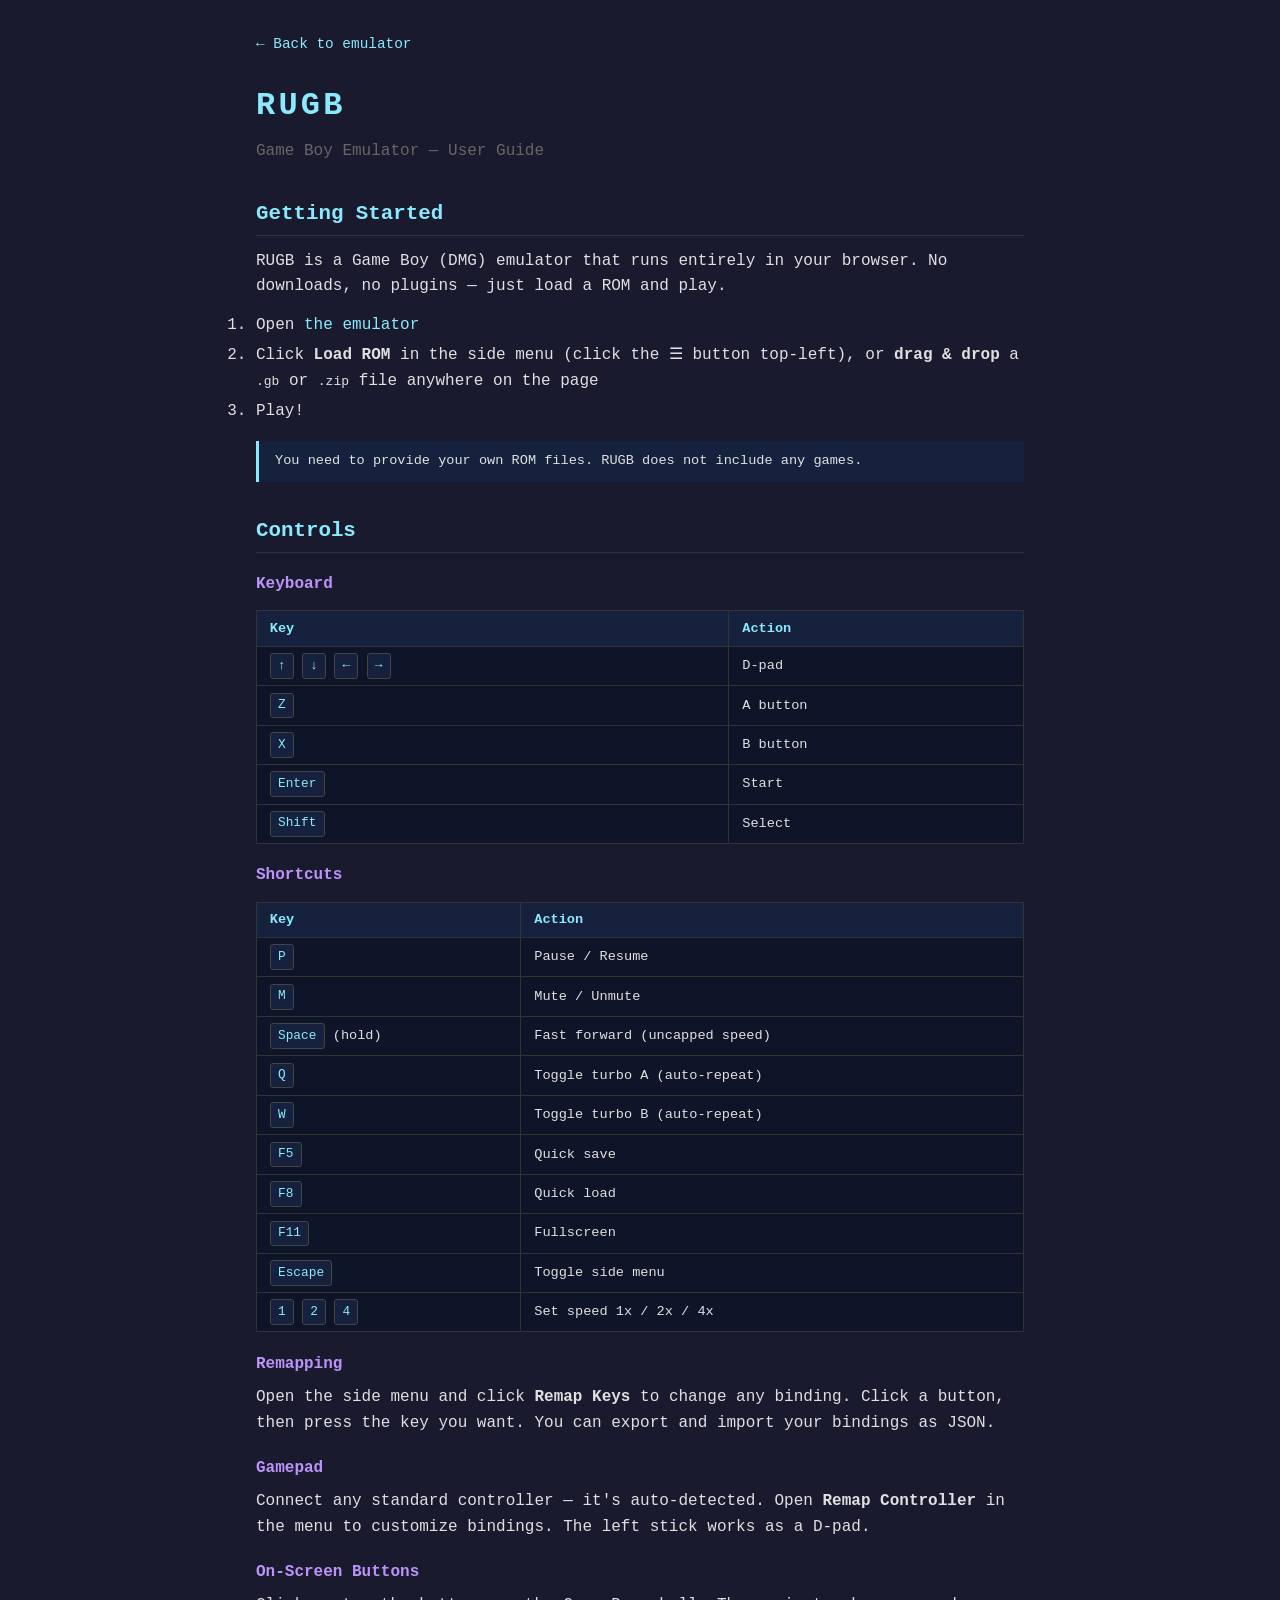
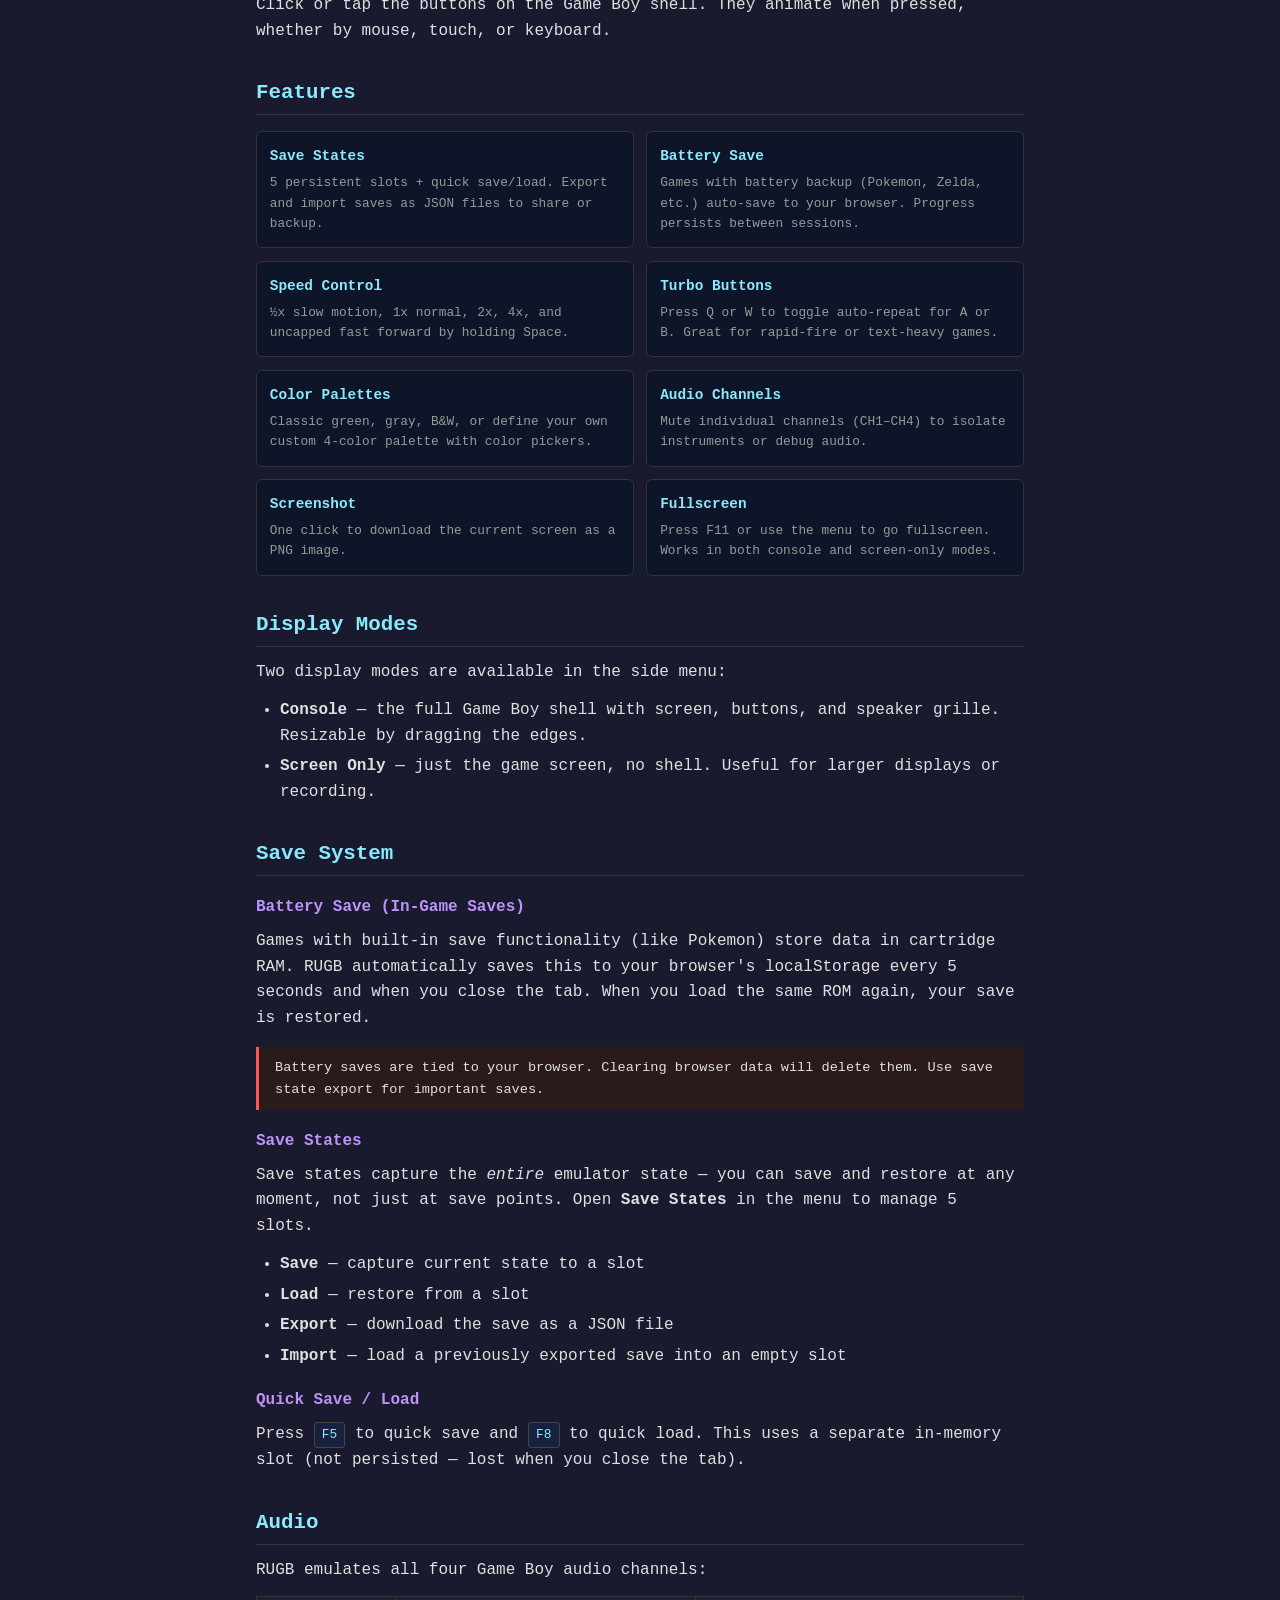
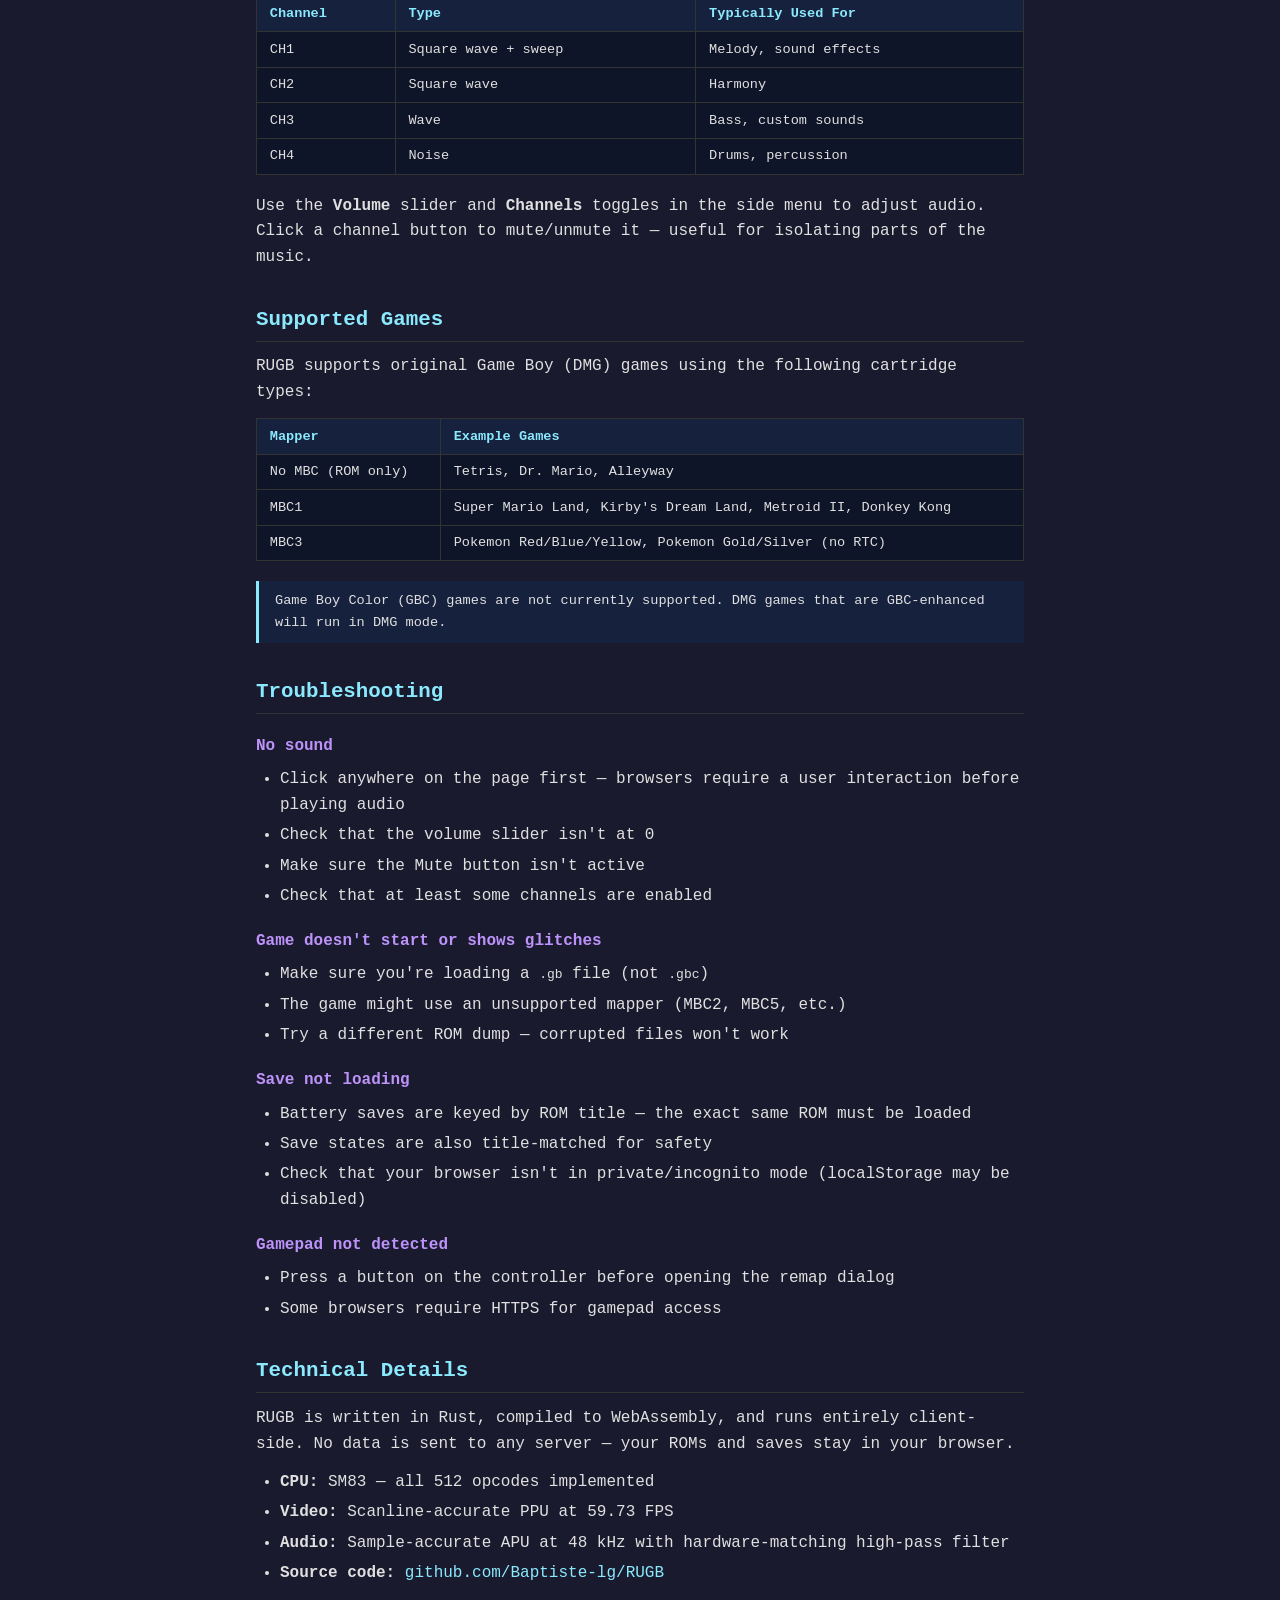
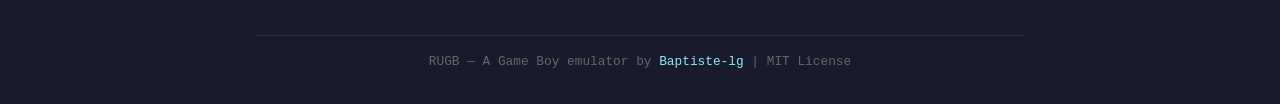
==== web/docs.html @ 2bfab46d "[DOC] Add user documentation page" ====
<!DOCTYPE html>
<html lang="en">
<head>
    <meta charset="UTF-8">
    <meta name="viewport" content="width=device-width, initial-scale=1.0">
    <title>RUGB — Documentation</title>
    <style>
        * { margin: 0; padding: 0; box-sizing: border-box; }
        body {
            background: #1a1a2e;
            color: #e0e0e0;
            font-family: 'Courier New', monospace;
            line-height: 1.6;
            padding: 2rem 1rem;
            max-width: 800px;
            margin: 0 auto;
        }
        a { color: #8be9fd; text-decoration: none; }
        a:hover { text-decoration: underline; }
        h1 {
            color: #8be9fd;
            font-size: 2rem;
            margin-bottom: 0.5rem;
            letter-spacing: 0.2rem;
        }
        .subtitle {
            color: #666;
            margin-bottom: 2rem;
        }
        .back-link {
            display: inline-block;
            margin-bottom: 1.5rem;
            font-size: 0.9rem;
        }
        h2 {
            color: #8be9fd;
            font-size: 1.3rem;
            margin: 2rem 0 0.8rem;
            padding-bottom: 0.3rem;
            border-bottom: 1px solid #333;
        }
        h3 {
            color: #bd93f9;
            font-size: 1rem;
            margin: 1.2rem 0 0.5rem;
        }
        p { margin-bottom: 0.8rem; }
        table {
            width: 100%;
            border-collapse: collapse;
            margin: 0.8rem 0 1.2rem;
            font-size: 0.85rem;
        }
        th, td {
            padding: 0.4rem 0.8rem;
            text-align: left;
            border: 1px solid #333;
        }
        th {
            background: #16213e;
            color: #8be9fd;
        }
        td { background: #0f1528; }
        kbd {
            display: inline-block;
            padding: 0.1rem 0.45rem;
            font-size: 0.8rem;
            background: #16213e;
            border: 1px solid #444;
            border-radius: 3px;
            color: #8be9fd;
            font-family: inherit;
        }
        .tip {
            background: #16213e;
            border-left: 3px solid #8be9fd;
            padding: 0.6rem 1rem;
            margin: 1rem 0;
            font-size: 0.85rem;
        }
        .warning {
            background: #2a1a1a;
            border-left: 3px solid #ff5555;
            padding: 0.6rem 1rem;
            margin: 1rem 0;
            font-size: 0.85rem;
        }
        .section { margin-bottom: 2rem; }
        ul { margin: 0.5rem 0 1rem 1.5rem; }
        li { margin-bottom: 0.3rem; }
        .feature-grid {
            display: grid;
            grid-template-columns: 1fr 1fr;
            gap: 0.8rem;
            margin: 1rem 0;
        }
        .feature-card {
            background: #0f1528;
            border: 1px solid #333;
            border-radius: 6px;
            padding: 0.8rem;
        }
        .feature-card h4 {
            color: #8be9fd;
            font-size: 0.9rem;
            margin-bottom: 0.3rem;
        }
        .feature-card p {
            font-size: 0.8rem;
            color: #999;
            margin: 0;
        }
        @media (max-width: 600px) {
            .feature-grid { grid-template-columns: 1fr; }
        }
        footer {
            margin-top: 3rem;
            padding-top: 1rem;
            border-top: 1px solid #333;
            text-align: center;
            font-size: 0.8rem;
            color: #666;
        }
    </style>
</head>
<body>
    <a href="index.html" class="back-link">&larr; Back to emulator</a>
    <h1>RUGB</h1>
    <p class="subtitle">Game Boy Emulator — User Guide</p>

    <div class="section">
        <h2>Getting Started</h2>
        <p>RUGB is a Game Boy (DMG) emulator that runs entirely in your browser. No downloads, no plugins — just load a ROM and play.</p>
        <ol>
            <li>Open <a href="index.html">the emulator</a></li>
            <li>Click <strong>Load ROM</strong> in the side menu (click the &#9776; button top-left), or <strong>drag & drop</strong> a <code>.gb</code> or <code>.zip</code> file anywhere on the page</li>
            <li>Play!</li>
        </ol>
        <div class="tip">You need to provide your own ROM files. RUGB does not include any games.</div>
    </div>

    <div class="section">
        <h2>Controls</h2>

        <h3>Keyboard</h3>
        <table>
            <tr><th>Key</th><th>Action</th></tr>
            <tr><td><kbd>&uarr;</kbd> <kbd>&darr;</kbd> <kbd>&larr;</kbd> <kbd>&rarr;</kbd></td><td>D-pad</td></tr>
            <tr><td><kbd>Z</kbd></td><td>A button</td></tr>
            <tr><td><kbd>X</kbd></td><td>B button</td></tr>
            <tr><td><kbd>Enter</kbd></td><td>Start</td></tr>
            <tr><td><kbd>Shift</kbd></td><td>Select</td></tr>
        </table>

        <h3>Shortcuts</h3>
        <table>
            <tr><th>Key</th><th>Action</th></tr>
            <tr><td><kbd>P</kbd></td><td>Pause / Resume</td></tr>
            <tr><td><kbd>M</kbd></td><td>Mute / Unmute</td></tr>
            <tr><td><kbd>Space</kbd> (hold)</td><td>Fast forward (uncapped speed)</td></tr>
            <tr><td><kbd>Q</kbd></td><td>Toggle turbo A (auto-repeat)</td></tr>
            <tr><td><kbd>W</kbd></td><td>Toggle turbo B (auto-repeat)</td></tr>
            <tr><td><kbd>F5</kbd></td><td>Quick save</td></tr>
            <tr><td><kbd>F8</kbd></td><td>Quick load</td></tr>
            <tr><td><kbd>F11</kbd></td><td>Fullscreen</td></tr>
            <tr><td><kbd>Escape</kbd></td><td>Toggle side menu</td></tr>
            <tr><td><kbd>1</kbd> <kbd>2</kbd> <kbd>4</kbd></td><td>Set speed 1x / 2x / 4x</td></tr>
        </table>

        <h3>Remapping</h3>
        <p>Open the side menu and click <strong>Remap Keys</strong> to change any binding. Click a button, then press the key you want. You can export and import your bindings as JSON.</p>

        <h3>Gamepad</h3>
        <p>Connect any standard controller — it's auto-detected. Open <strong>Remap Controller</strong> in the menu to customize bindings. The left stick works as a D-pad.</p>

        <h3>On-Screen Buttons</h3>
        <p>Click or tap the buttons on the Game Boy shell. They animate when pressed, whether by mouse, touch, or keyboard.</p>
    </div>

    <div class="section">
        <h2>Features</h2>
        <div class="feature-grid">
            <div class="feature-card">
                <h4>Save States</h4>
                <p>5 persistent slots + quick save/load. Export and import saves as JSON files to share or backup.</p>
            </div>
            <div class="feature-card">
                <h4>Battery Save</h4>
                <p>Games with battery backup (Pokemon, Zelda, etc.) auto-save to your browser. Progress persists between sessions.</p>
            </div>
            <div class="feature-card">
                <h4>Speed Control</h4>
                <p>½x slow motion, 1x normal, 2x, 4x, and uncapped fast forward by holding Space.</p>
            </div>
            <div class="feature-card">
                <h4>Turbo Buttons</h4>
                <p>Press Q or W to toggle auto-repeat for A or B. Great for rapid-fire or text-heavy games.</p>
            </div>
            <div class="feature-card">
                <h4>Color Palettes</h4>
                <p>Classic green, gray, B&W, or define your own custom 4-color palette with color pickers.</p>
            </div>
            <div class="feature-card">
                <h4>Audio Channels</h4>
                <p>Mute individual channels (CH1–CH4) to isolate instruments or debug audio.</p>
            </div>
            <div class="feature-card">
                <h4>Screenshot</h4>
                <p>One click to download the current screen as a PNG image.</p>
            </div>
            <div class="feature-card">
                <h4>Fullscreen</h4>
                <p>Press F11 or use the menu to go fullscreen. Works in both console and screen-only modes.</p>
            </div>
        </div>
    </div>

    <div class="section">
        <h2>Display Modes</h2>
        <p>Two display modes are available in the side menu:</p>
        <ul>
            <li><strong>Console</strong> — the full Game Boy shell with screen, buttons, and speaker grille. Resizable by dragging the edges.</li>
            <li><strong>Screen Only</strong> — just the game screen, no shell. Useful for larger displays or recording.</li>
        </ul>
    </div>

    <div class="section">
        <h2>Save System</h2>

        <h3>Battery Save (In-Game Saves)</h3>
        <p>Games with built-in save functionality (like Pokemon) store data in cartridge RAM. RUGB automatically saves this to your browser's localStorage every 5 seconds and when you close the tab. When you load the same ROM again, your save is restored.</p>
        <div class="warning">Battery saves are tied to your browser. Clearing browser data will delete them. Use save state export for important saves.</div>

        <h3>Save States</h3>
        <p>Save states capture the <em>entire</em> emulator state — you can save and restore at any moment, not just at save points. Open <strong>Save States</strong> in the menu to manage 5 slots.</p>
        <ul>
            <li><strong>Save</strong> — capture current state to a slot</li>
            <li><strong>Load</strong> — restore from a slot</li>
            <li><strong>Export</strong> — download the save as a JSON file</li>
            <li><strong>Import</strong> — load a previously exported save into an empty slot</li>
        </ul>

        <h3>Quick Save / Load</h3>
        <p>Press <kbd>F5</kbd> to quick save and <kbd>F8</kbd> to quick load. This uses a separate in-memory slot (not persisted — lost when you close the tab).</p>
    </div>

    <div class="section">
        <h2>Audio</h2>
        <p>RUGB emulates all four Game Boy audio channels:</p>
        <table>
            <tr><th>Channel</th><th>Type</th><th>Typically Used For</th></tr>
            <tr><td>CH1</td><td>Square wave + sweep</td><td>Melody, sound effects</td></tr>
            <tr><td>CH2</td><td>Square wave</td><td>Harmony</td></tr>
            <tr><td>CH3</td><td>Wave</td><td>Bass, custom sounds</td></tr>
            <tr><td>CH4</td><td>Noise</td><td>Drums, percussion</td></tr>
        </table>
        <p>Use the <strong>Volume</strong> slider and <strong>Channels</strong> toggles in the side menu to adjust audio. Click a channel button to mute/unmute it — useful for isolating parts of the music.</p>
    </div>

    <div class="section">
        <h2>Supported Games</h2>
        <p>RUGB supports original Game Boy (DMG) games using the following cartridge types:</p>
        <table>
            <tr><th>Mapper</th><th>Example Games</th></tr>
            <tr><td>No MBC (ROM only)</td><td>Tetris, Dr. Mario, Alleyway</td></tr>
            <tr><td>MBC1</td><td>Super Mario Land, Kirby's Dream Land, Metroid II, Donkey Kong</td></tr>
            <tr><td>MBC3</td><td>Pokemon Red/Blue/Yellow, Pokemon Gold/Silver (no RTC)</td></tr>
        </table>
        <div class="tip">Game Boy Color (GBC) games are not currently supported. DMG games that are GBC-enhanced will run in DMG mode.</div>
    </div>

    <div class="section">
        <h2>Troubleshooting</h2>

        <h3>No sound</h3>
        <ul>
            <li>Click anywhere on the page first — browsers require a user interaction before playing audio</li>
            <li>Check that the volume slider isn't at 0</li>
            <li>Make sure the Mute button isn't active</li>
            <li>Check that at least some channels are enabled</li>
        </ul>

        <h3>Game doesn't start or shows glitches</h3>
        <ul>
            <li>Make sure you're loading a <code>.gb</code> file (not <code>.gbc</code>)</li>
            <li>The game might use an unsupported mapper (MBC2, MBC5, etc.)</li>
            <li>Try a different ROM dump — corrupted files won't work</li>
        </ul>

        <h3>Save not loading</h3>
        <ul>
            <li>Battery saves are keyed by ROM title — the exact same ROM must be loaded</li>
            <li>Save states are also title-matched for safety</li>
            <li>Check that your browser isn't in private/incognito mode (localStorage may be disabled)</li>
        </ul>

        <h3>Gamepad not detected</h3>
        <ul>
            <li>Press a button on the controller before opening the remap dialog</li>
            <li>Some browsers require HTTPS for gamepad access</li>
        </ul>
    </div>

    <div class="section">
        <h2>Technical Details</h2>
        <p>RUGB is written in Rust, compiled to WebAssembly, and runs entirely client-side. No data is sent to any server — your ROMs and saves stay in your browser.</p>
        <ul>
            <li><strong>CPU:</strong> SM83 — all 512 opcodes implemented</li>
            <li><strong>Video:</strong> Scanline-accurate PPU at 59.73 FPS</li>
            <li><strong>Audio:</strong> Sample-accurate APU at 48 kHz with hardware-matching high-pass filter</li>
            <li><strong>Source code:</strong> <a href="https://github.com/Baptiste-lg/RUGB">github.com/Baptiste-lg/RUGB</a></li>
        </ul>
    </div>

    <footer>
        RUGB — A Game Boy emulator by <a href="https://github.com/Baptiste-lg">Baptiste-lg</a> | MIT License
    </footer>
</body>
</html>
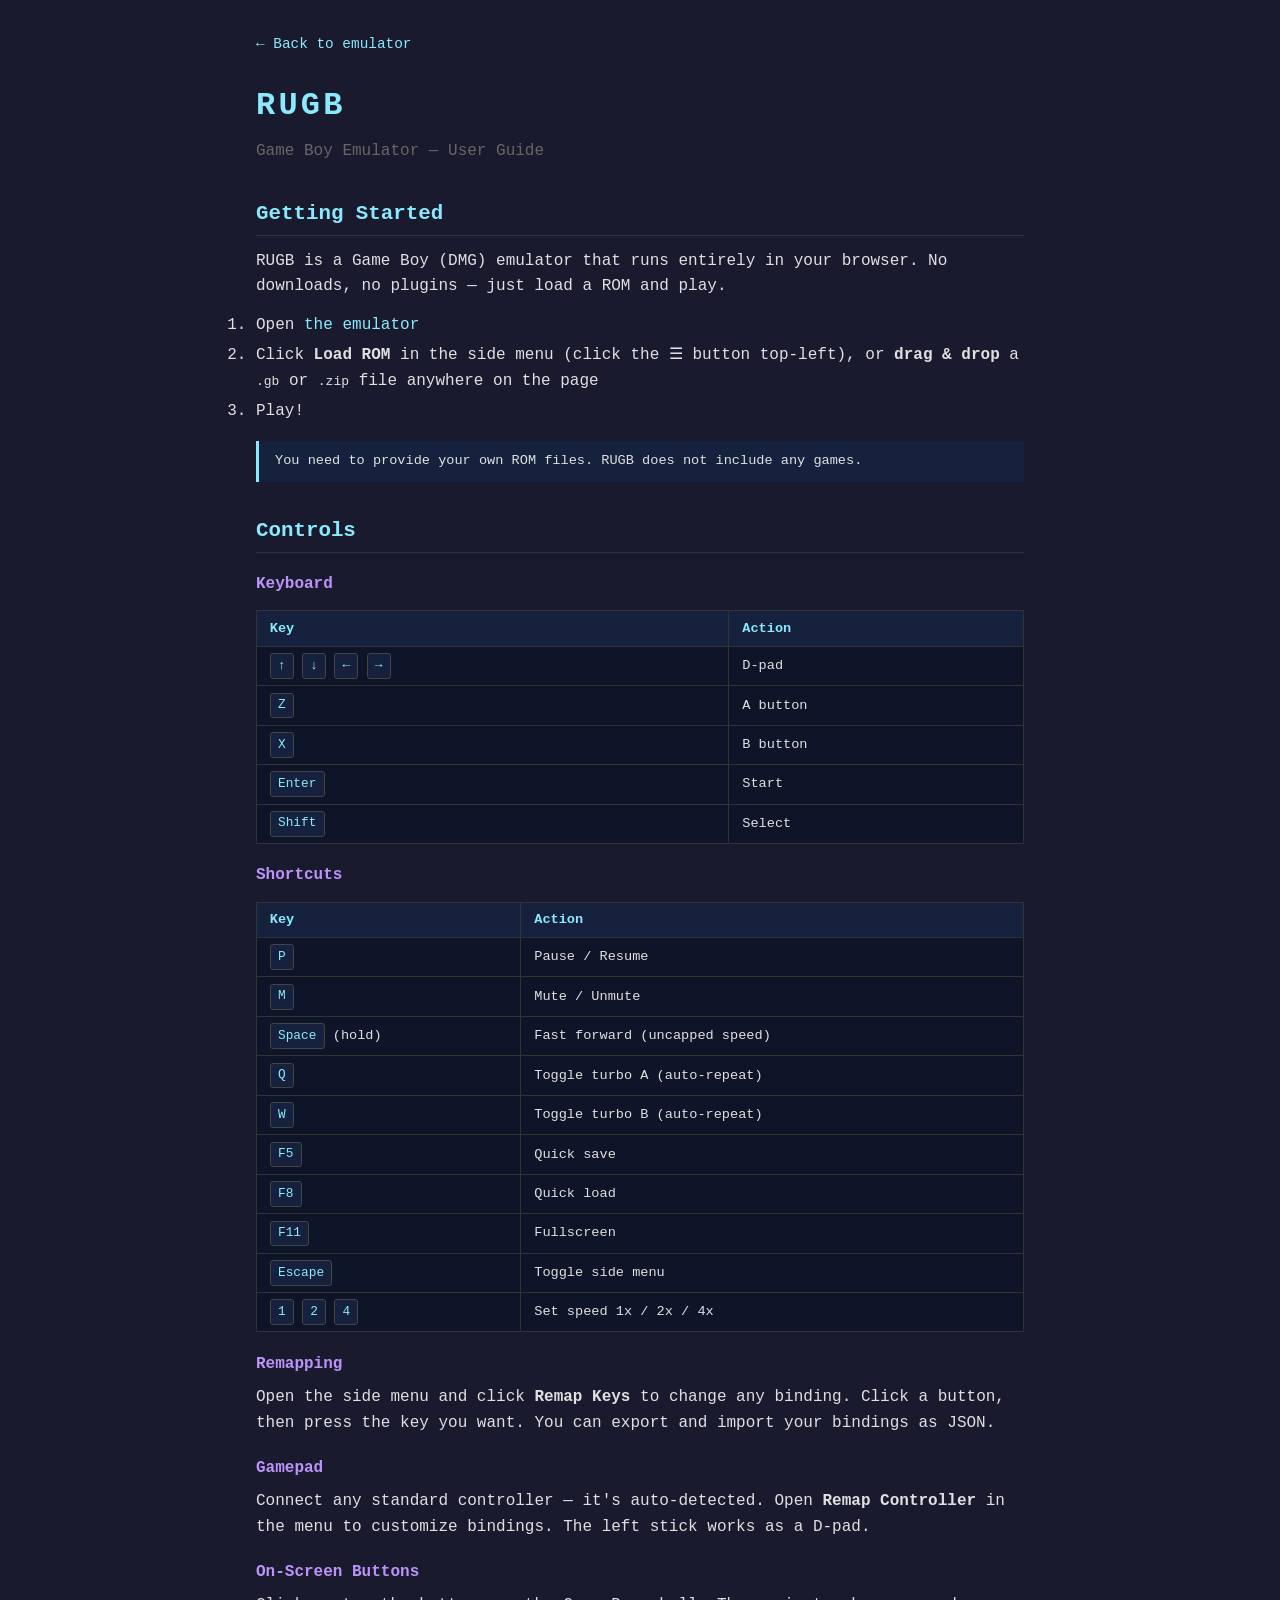
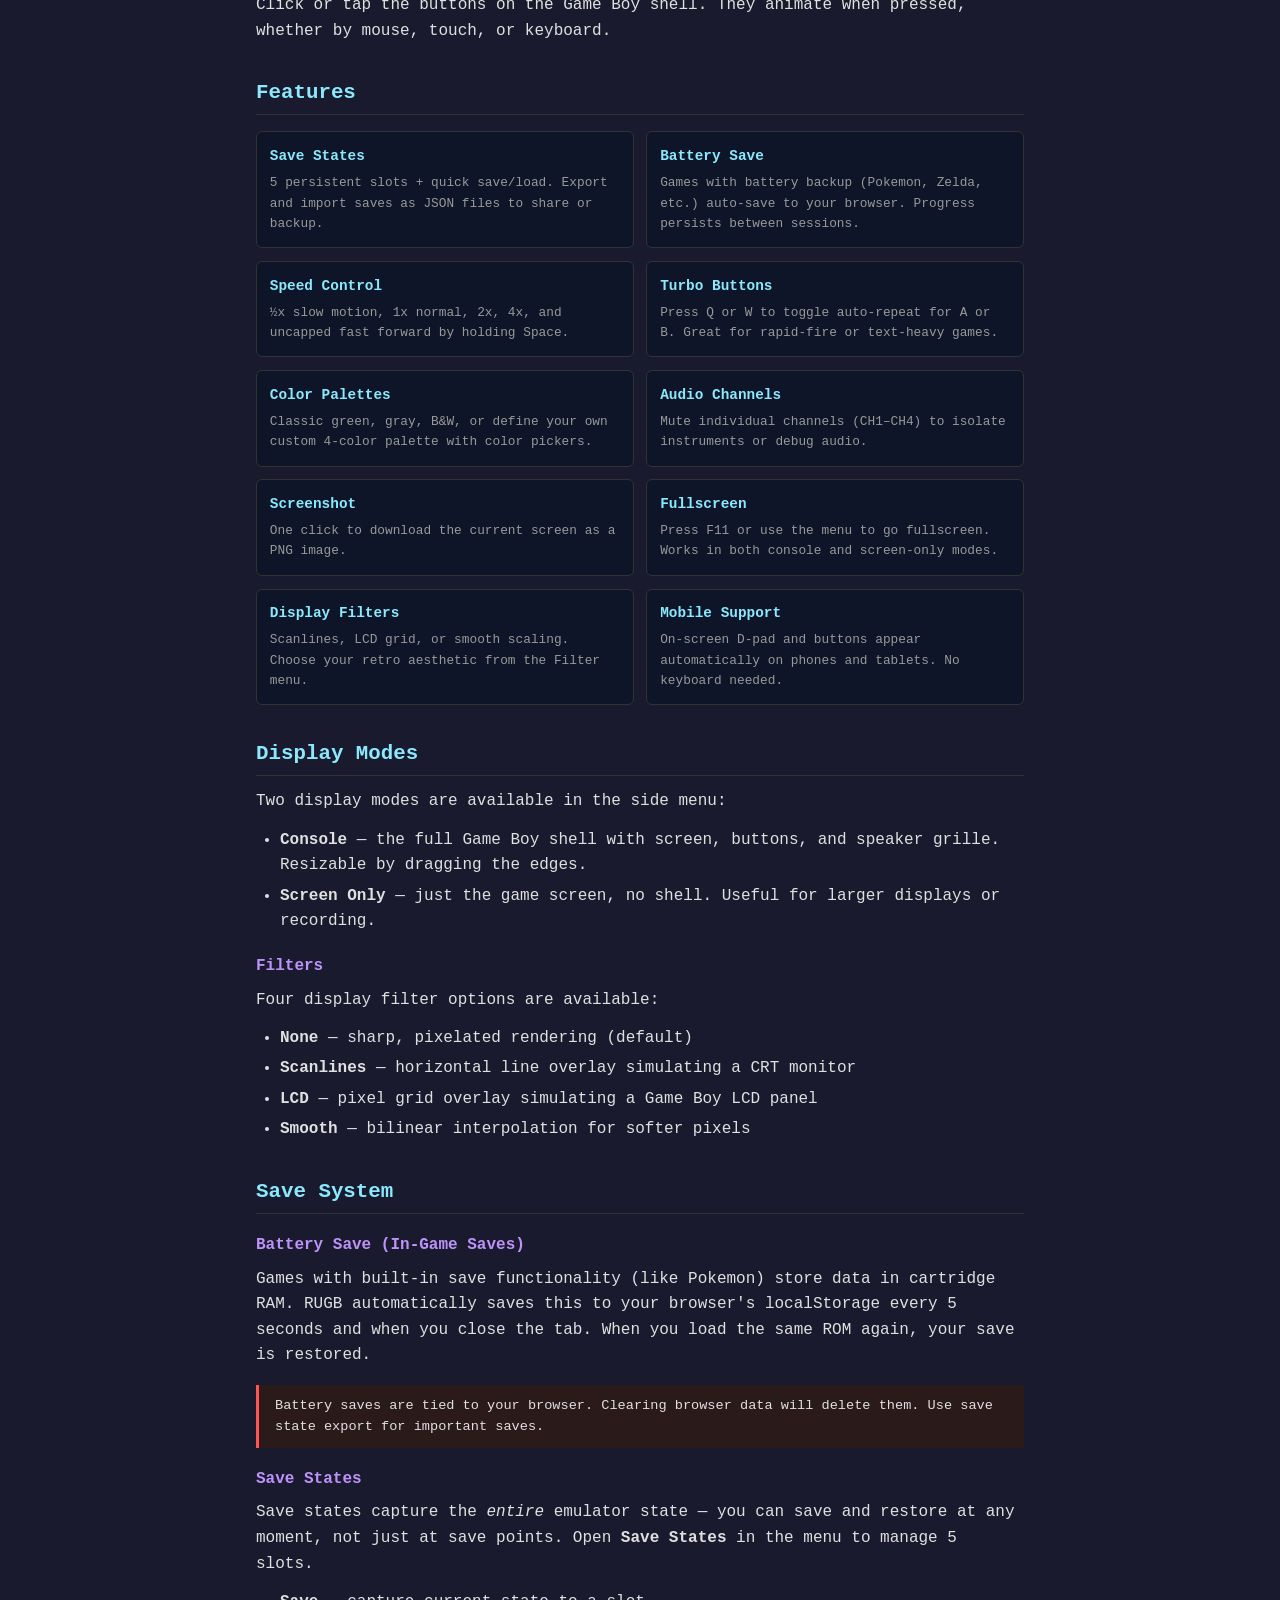
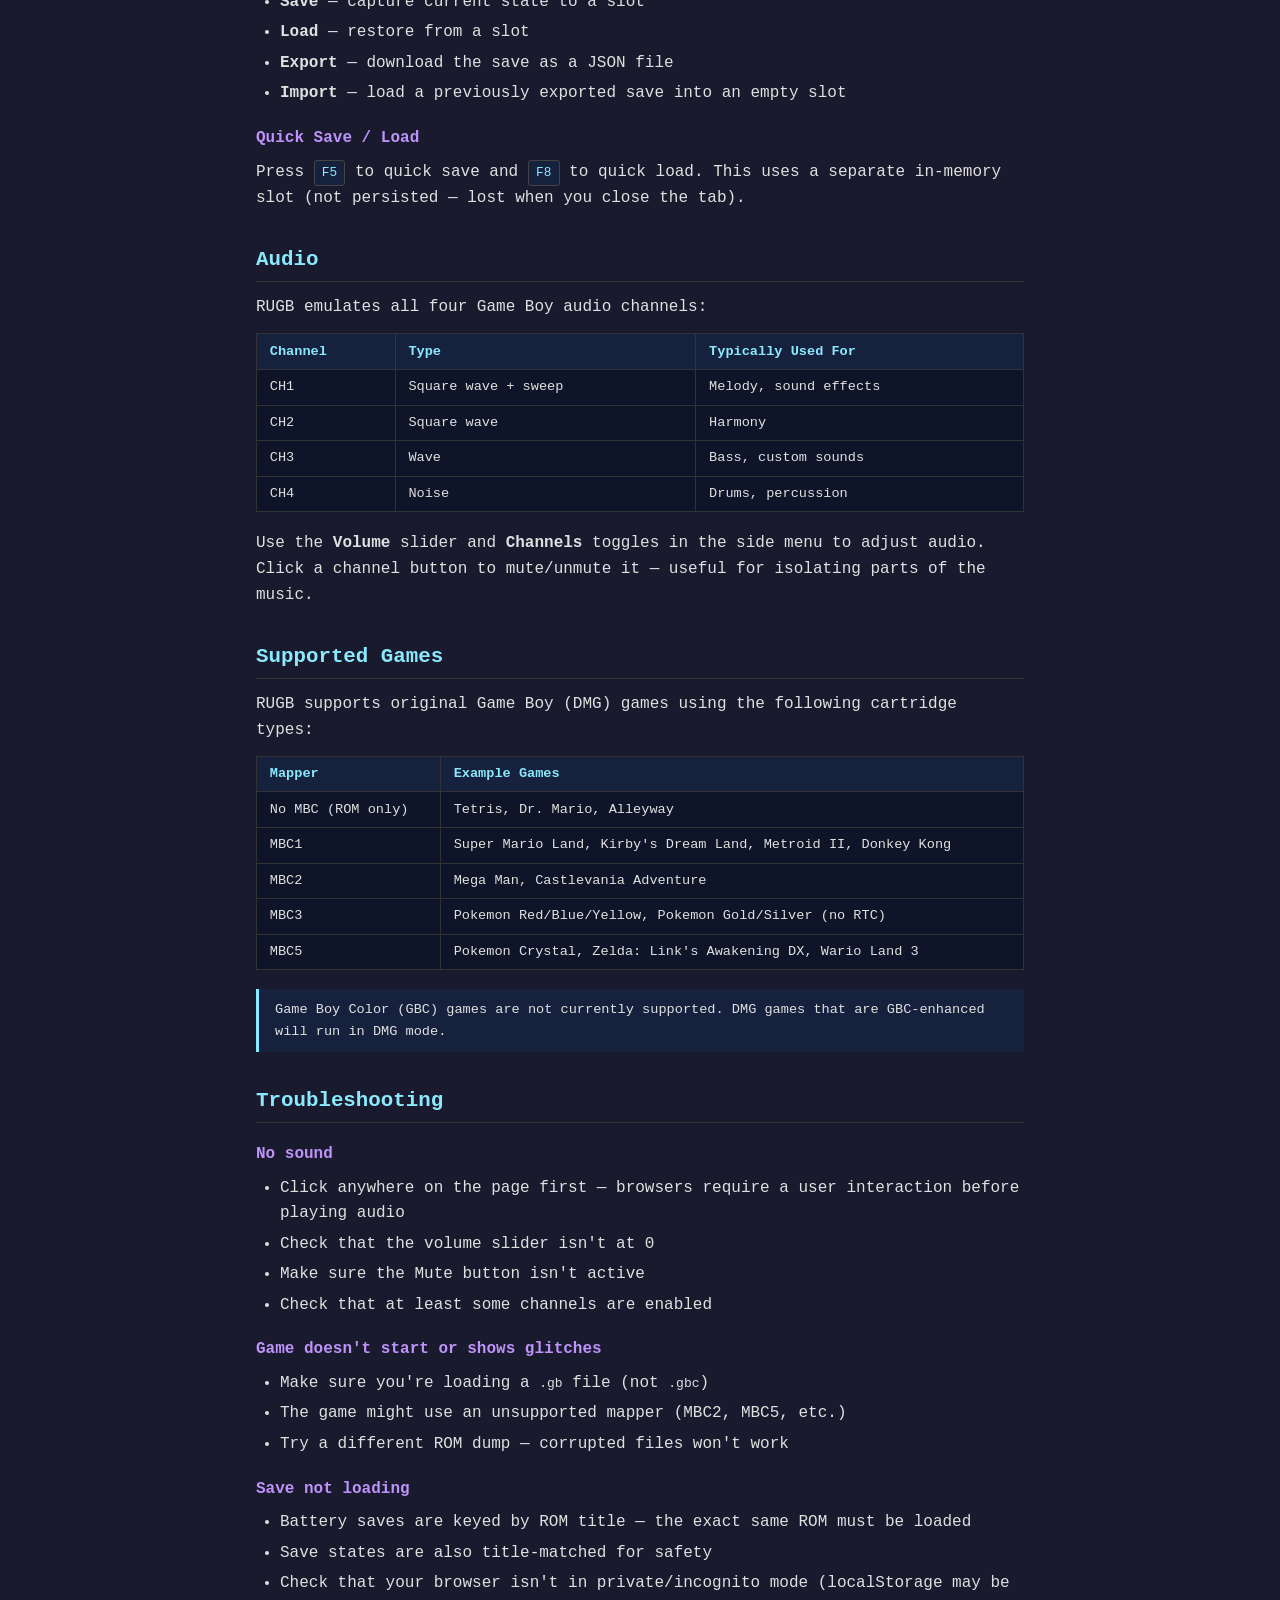
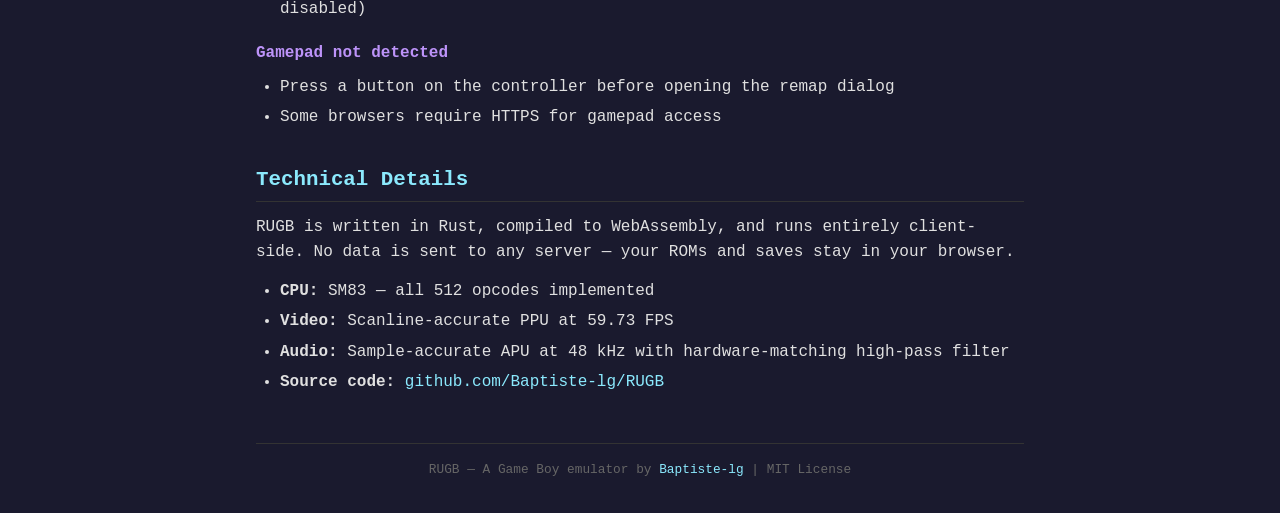
==== commit c3a8b049: "[DOC] Update user docs with MBC2, MBC5, filters, mobile support" ====
--- a/web/docs.html
+++ b/web/docs.html
@@ -212,6 +212,14 @@
                 <h4>Fullscreen</h4>
                 <p>Press F11 or use the menu to go fullscreen. Works in both console and screen-only modes.</p>
             </div>
+            <div class="feature-card">
+                <h4>Display Filters</h4>
+                <p>Scanlines, LCD grid, or smooth scaling. Choose your retro aesthetic from the Filter menu.</p>
+            </div>
+            <div class="feature-card">
+                <h4>Mobile Support</h4>
+                <p>On-screen D-pad and buttons appear automatically on phones and tablets. No keyboard needed.</p>
+            </div>
         </div>
     </div>
 
@@ -221,6 +229,15 @@
         <ul>
             <li><strong>Console</strong> — the full Game Boy shell with screen, buttons, and speaker grille. Resizable by dragging the edges.</li>
             <li><strong>Screen Only</strong> — just the game screen, no shell. Useful for larger displays or recording.</li>
+        </ul>
+
+        <h3>Filters</h3>
+        <p>Four display filter options are available:</p>
+        <ul>
+            <li><strong>None</strong> — sharp, pixelated rendering (default)</li>
+            <li><strong>Scanlines</strong> — horizontal line overlay simulating a CRT monitor</li>
+            <li><strong>LCD</strong> — pixel grid overlay simulating a Game Boy LCD panel</li>
+            <li><strong>Smooth</strong> — bilinear interpolation for softer pixels</li>
         </ul>
     </div>
 
@@ -264,7 +281,9 @@
             <tr><th>Mapper</th><th>Example Games</th></tr>
             <tr><td>No MBC (ROM only)</td><td>Tetris, Dr. Mario, Alleyway</td></tr>
             <tr><td>MBC1</td><td>Super Mario Land, Kirby's Dream Land, Metroid II, Donkey Kong</td></tr>
+            <tr><td>MBC2</td><td>Mega Man, Castlevania Adventure</td></tr>
             <tr><td>MBC3</td><td>Pokemon Red/Blue/Yellow, Pokemon Gold/Silver (no RTC)</td></tr>
+            <tr><td>MBC5</td><td>Pokemon Crystal, Zelda: Link's Awakening DX, Wario Land 3</td></tr>
         </table>
         <div class="tip">Game Boy Color (GBC) games are not currently supported. DMG games that are GBC-enhanced will run in DMG mode.</div>
     </div>
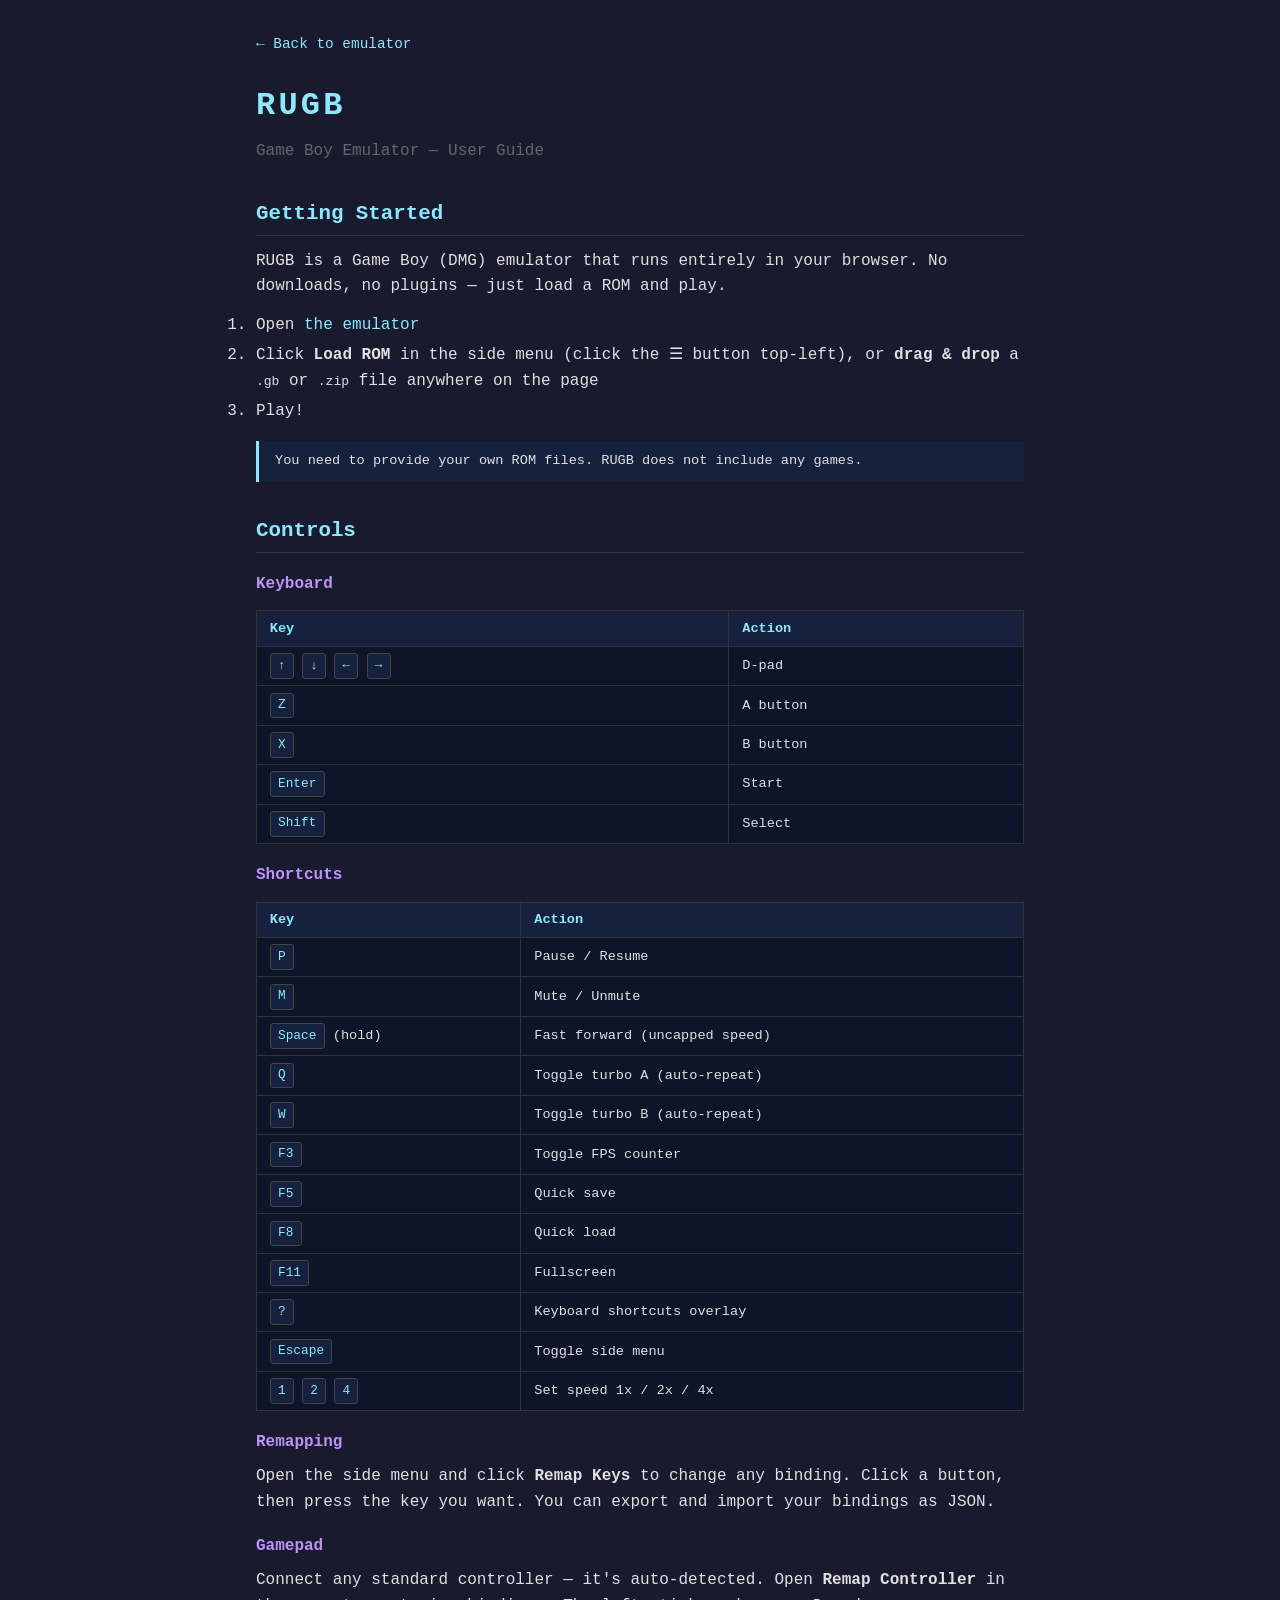
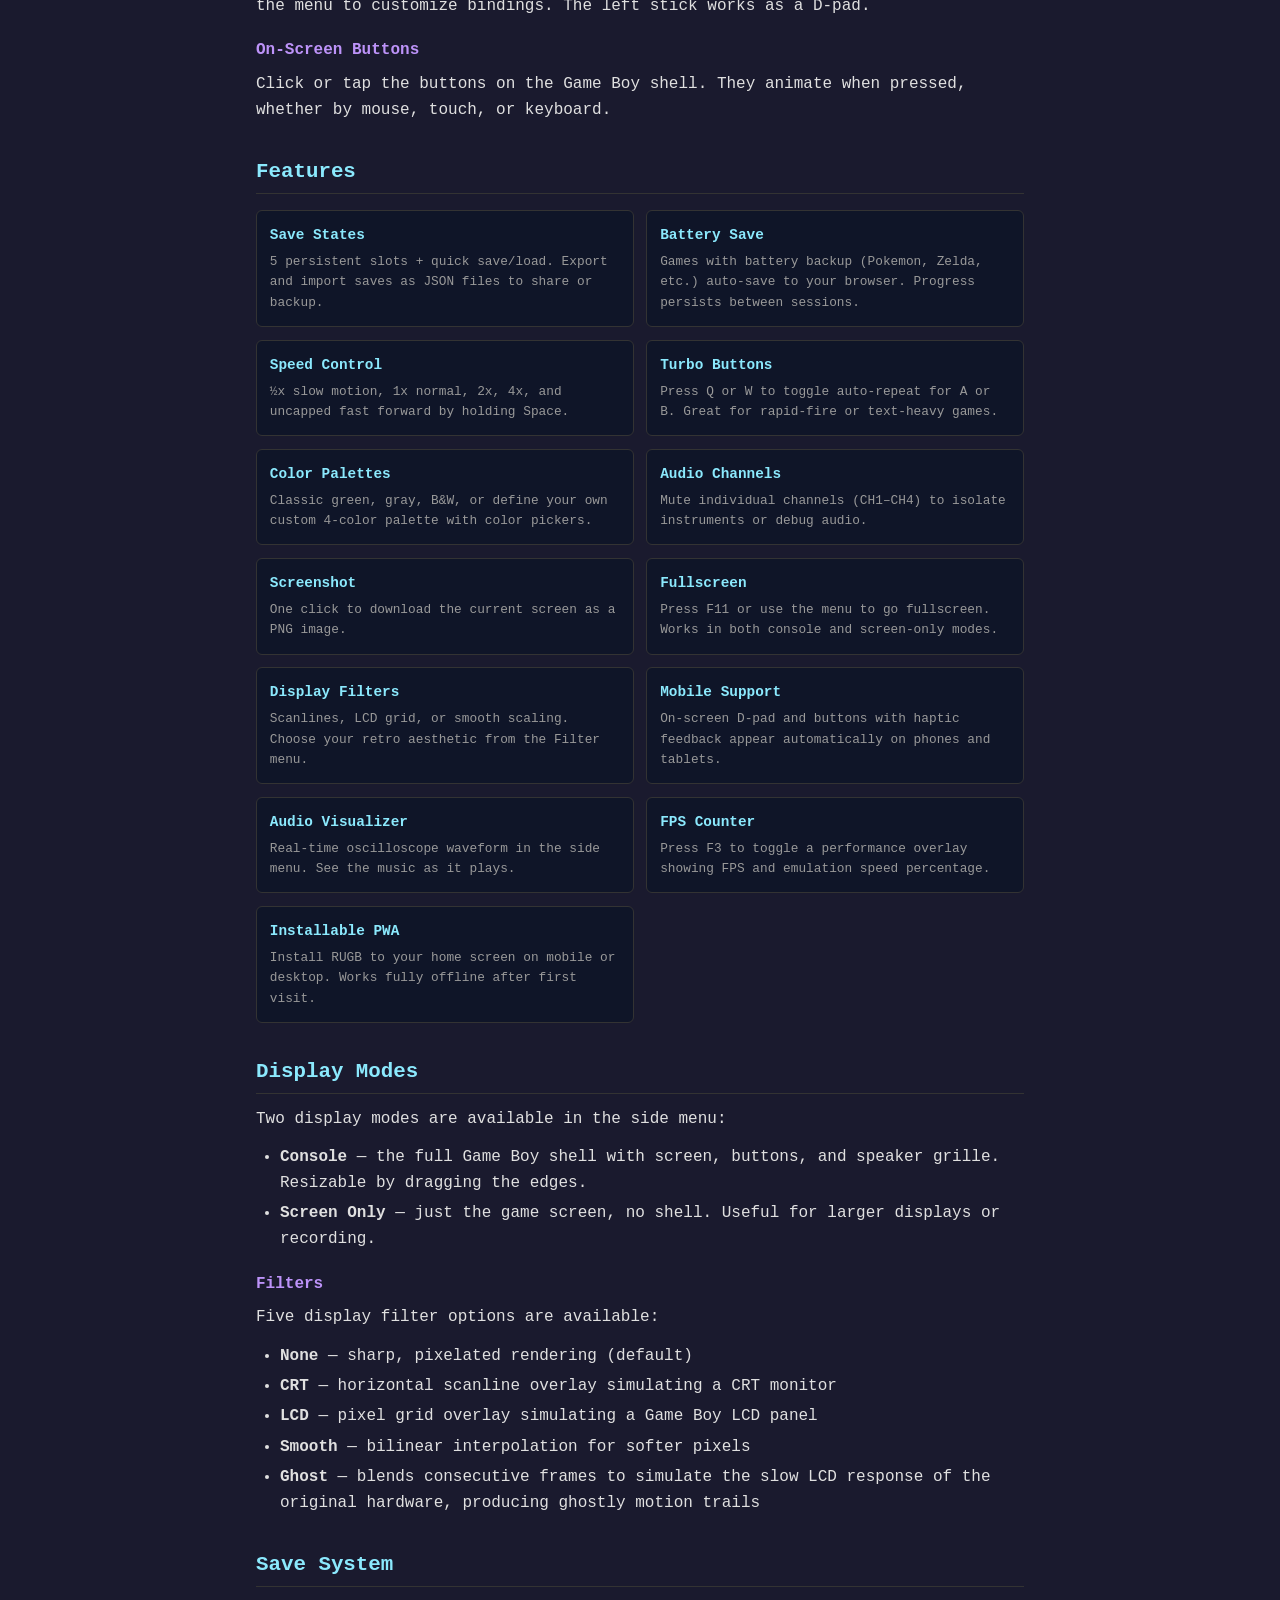
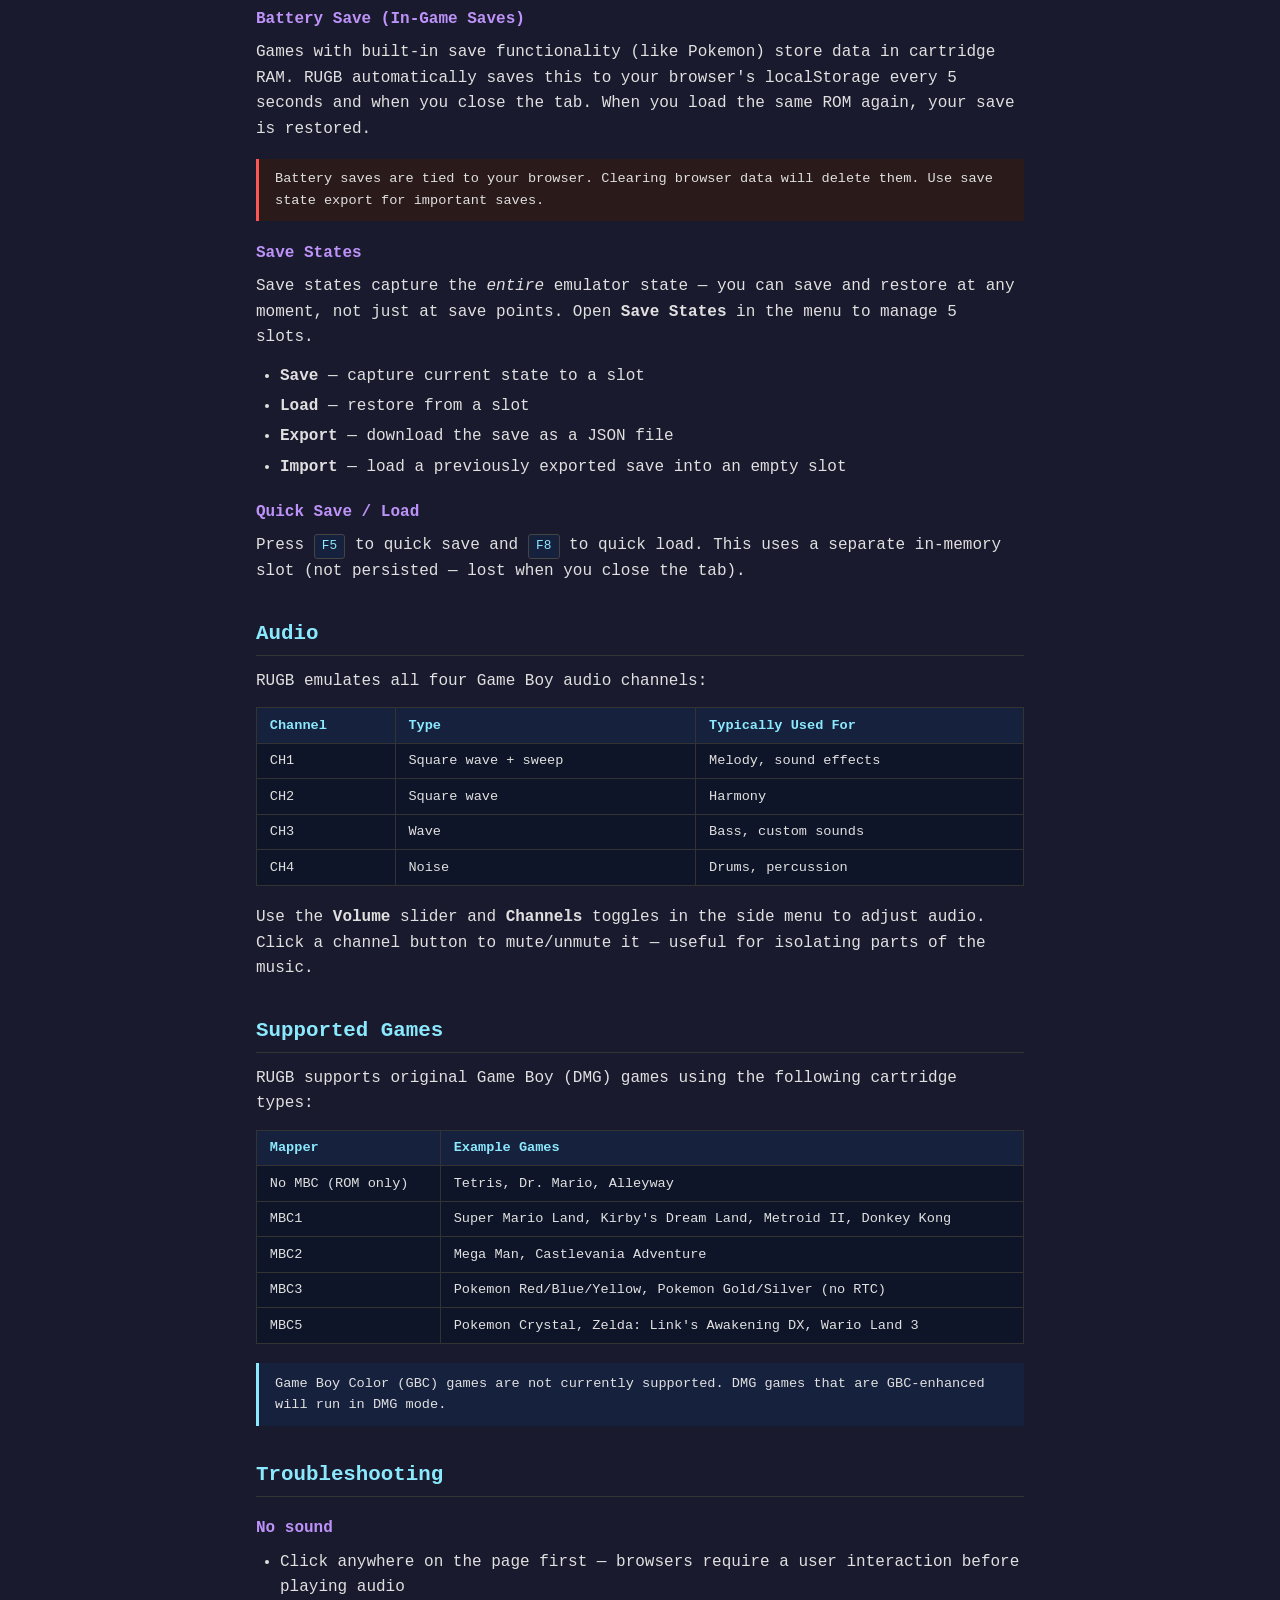
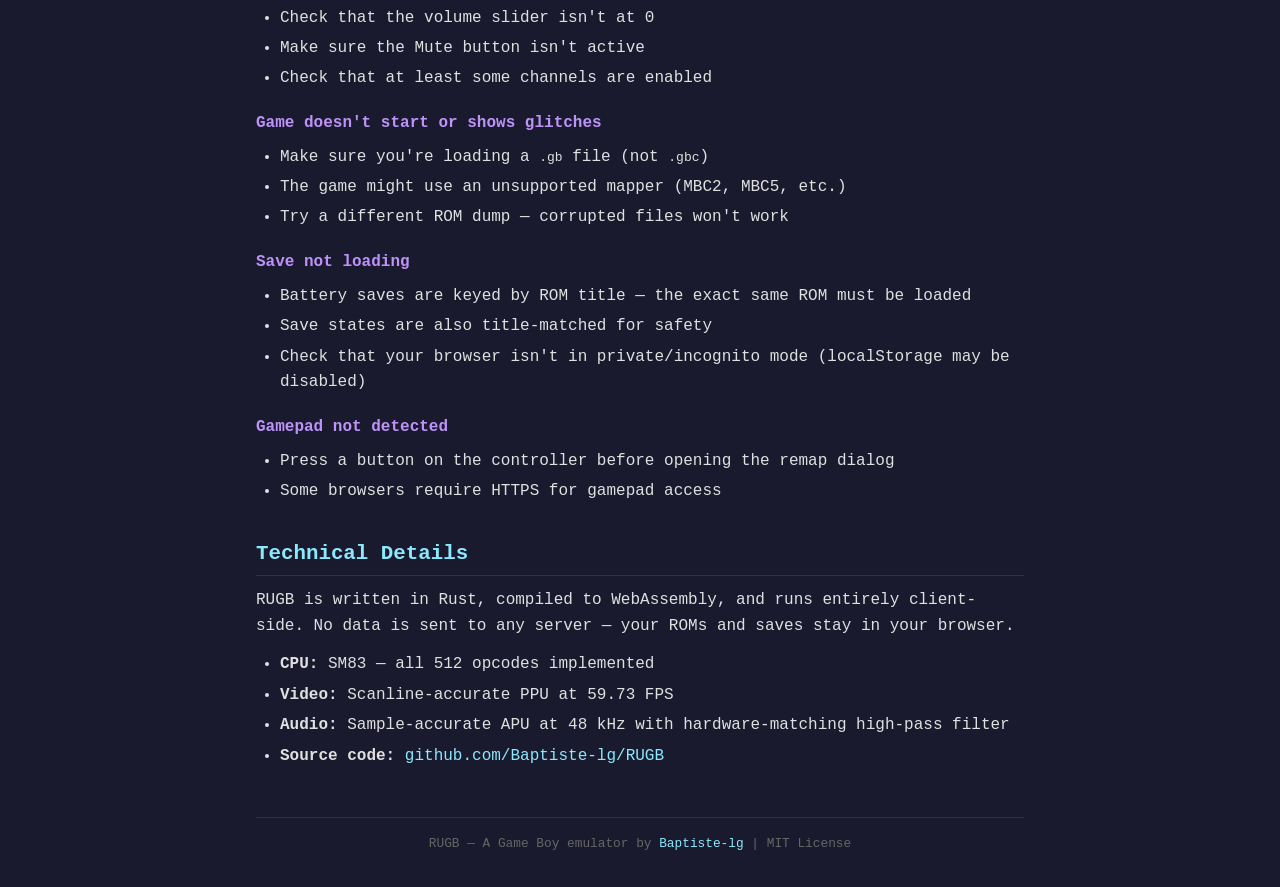
==== commit 4d74f381: "[DOC] Update user docs with audio visualizer, FPS counter, PWA, ghost filter" ====
--- a/web/docs.html
+++ b/web/docs.html
@@ -160,9 +160,11 @@
             <tr><td><kbd>Space</kbd> (hold)</td><td>Fast forward (uncapped speed)</td></tr>
             <tr><td><kbd>Q</kbd></td><td>Toggle turbo A (auto-repeat)</td></tr>
             <tr><td><kbd>W</kbd></td><td>Toggle turbo B (auto-repeat)</td></tr>
+            <tr><td><kbd>F3</kbd></td><td>Toggle FPS counter</td></tr>
             <tr><td><kbd>F5</kbd></td><td>Quick save</td></tr>
             <tr><td><kbd>F8</kbd></td><td>Quick load</td></tr>
             <tr><td><kbd>F11</kbd></td><td>Fullscreen</td></tr>
+            <tr><td><kbd>?</kbd></td><td>Keyboard shortcuts overlay</td></tr>
             <tr><td><kbd>Escape</kbd></td><td>Toggle side menu</td></tr>
             <tr><td><kbd>1</kbd> <kbd>2</kbd> <kbd>4</kbd></td><td>Set speed 1x / 2x / 4x</td></tr>
         </table>
@@ -218,7 +220,19 @@
             </div>
             <div class="feature-card">
                 <h4>Mobile Support</h4>
-                <p>On-screen D-pad and buttons appear automatically on phones and tablets. No keyboard needed.</p>
+                <p>On-screen D-pad and buttons with haptic feedback appear automatically on phones and tablets.</p>
+            </div>
+            <div class="feature-card">
+                <h4>Audio Visualizer</h4>
+                <p>Real-time oscilloscope waveform in the side menu. See the music as it plays.</p>
+            </div>
+            <div class="feature-card">
+                <h4>FPS Counter</h4>
+                <p>Press F3 to toggle a performance overlay showing FPS and emulation speed percentage.</p>
+            </div>
+            <div class="feature-card">
+                <h4>Installable PWA</h4>
+                <p>Install RUGB to your home screen on mobile or desktop. Works fully offline after first visit.</p>
             </div>
         </div>
     </div>
@@ -232,12 +246,13 @@
         </ul>
 
         <h3>Filters</h3>
-        <p>Four display filter options are available:</p>
+        <p>Five display filter options are available:</p>
         <ul>
             <li><strong>None</strong> — sharp, pixelated rendering (default)</li>
-            <li><strong>Scanlines</strong> — horizontal line overlay simulating a CRT monitor</li>
+            <li><strong>CRT</strong> — horizontal scanline overlay simulating a CRT monitor</li>
             <li><strong>LCD</strong> — pixel grid overlay simulating a Game Boy LCD panel</li>
             <li><strong>Smooth</strong> — bilinear interpolation for softer pixels</li>
+            <li><strong>Ghost</strong> — blends consecutive frames to simulate the slow LCD response of the original hardware, producing ghostly motion trails</li>
         </ul>
     </div>
 
